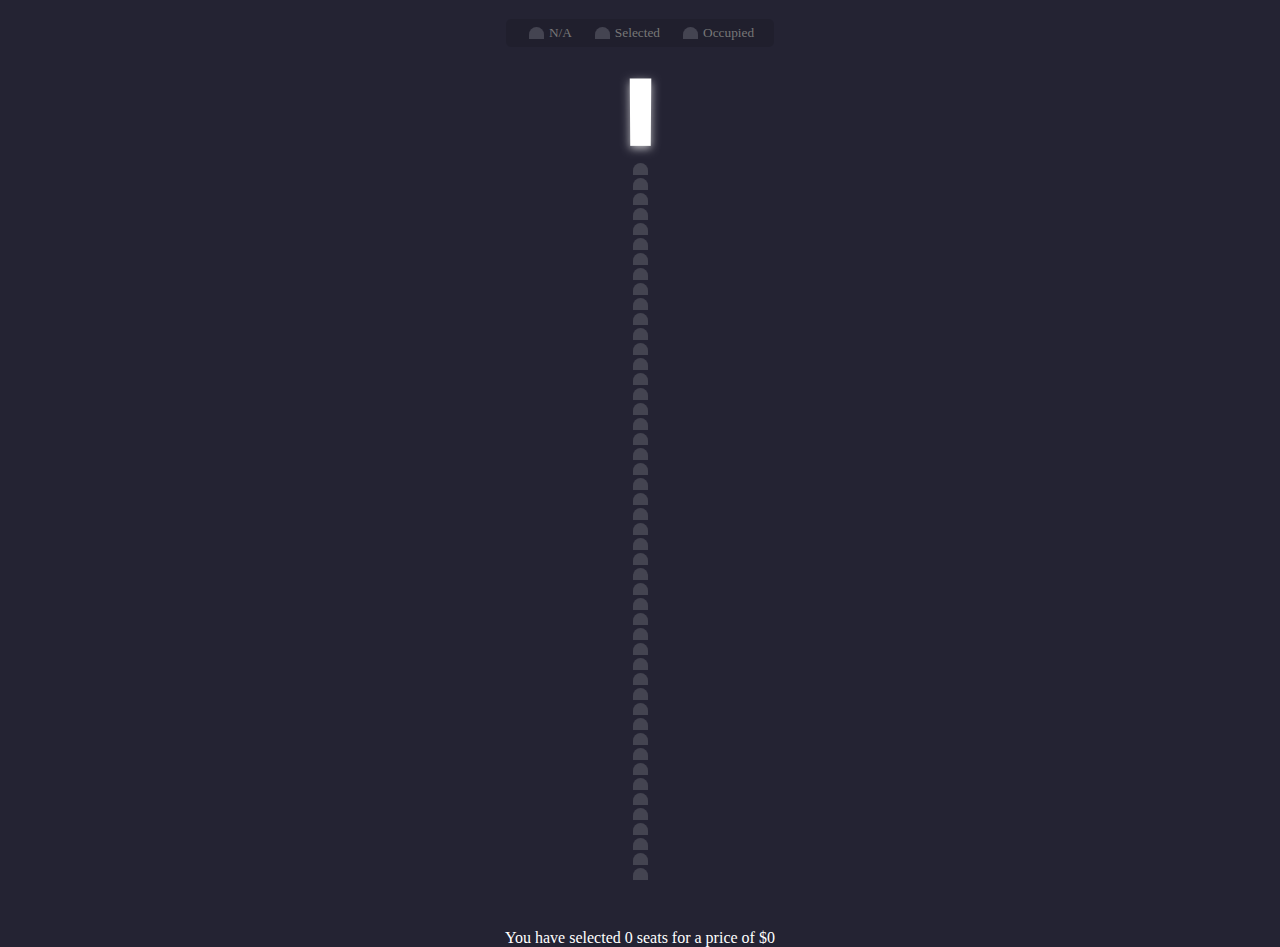
==== movie-seat-booking/index.html @ 4dad86f8 "--" ====
<!DOCTYPE html>
<html lang="en">
<head>
  <meta charset="UTF-8">
  <title>Movie Seat Booking</title>
  <link rel="stylesheet" href="style.css">
</head>
<body>
<div class="movie-container">
  <label for="movie">Pick a movie:</label>
  <select id="movie">
    <option value="10">Avengers: Endgame($10)</option>
    <option value="12">Joker($12)</option>
    <option value="8">Toy Story 4($8)</option>
    <option value="9">The Lion King($9)</option>
  </select>
</div>
<ul class="showcase">
  <li><div class="seat"></div><small>N/A</small></li>
  <li><div class="seat"></div><small>Selected</small></li>
  <li><div class="seat"></div><small>Occupied</small></li>
</ul>
<div class="container">
  <div class="screen"></div>
  <div class="row">
    <div class="seat"></div>
    <div class="seat"></div>
    <div class="seat"></div>
    <div class="seat"></div>
    <div class="seat"></div>
    <div class="seat"></div>
    <div class="seat"></div>
    <div class="seat"></div>
  </div>
  <div class="row">
    <div class="seat"></div>
    <div class="seat"></div>
    <div class="seat"></div>
    <div class="seat"></div>
    <div class="seat"></div>
    <div class="seat"></div>
    <div class="seat"></div>
    <div class="seat"></div>
  </div>
  <div class="row">
    <div class="seat"></div>
    <div class="seat"></div>
    <div class="seat"></div>
    <div class="seat"></div>
    <div class="seat"></div>
    <div class="seat"></div>
    <div class="seat"></div>
    <div class="seat"></div>
  </div>
  <div class="row">
    <div class="seat"></div>
    <div class="seat"></div>
    <div class="seat"></div>
    <div class="seat"></div>
    <div class="seat"></div>
    <div class="seat"></div>
    <div class="seat"></div>
    <div class="seat"></div>
  </div>
  <div class="row">
    <div class="seat"></div>
    <div class="seat"></div>
    <div class="seat"></div>
    <div class="seat"></div>
    <div class="seat"></div>
    <div class="seat"></div>
    <div class="seat"></div>
    <div class="seat"></div>
  </div>
  <div class="row">
    <div class="seat"></div>
    <div class="seat"></div>
    <div class="seat"></div>
    <div class="seat"></div>
    <div class="seat"></div>
    <div class="seat"></div>
    <div class="seat"></div>
    <div class="seat"></div>
  </div>
</div>
<p class="text">
  You have selected <span id="count">0</span> seats for a price of $<span id="amount">0</span>
</p>
<script src="script.js"></script>
</body>
</html>
---- movie-seat-booking/style.css ----
@import url('https://fonts.googleapis.com/css?family=Open+Sans&display=swap');
* {
  box-sizing: border-box;
}

body {
  margin: 0;
  height: 100vh;
  background-color: #242333;
  color: #fff;
  display: flex;
  align-items: center;
  justify-content: center;
  flex-flow: column;
}

.movie-container {
  margin: 20px 0;
}

.movie-container select {
  margin: 0 0 0 14px;
  border: 0;
  border-radius: 5px;
  padding: 5px 15px 5px 15px;
  background-color: #fff;
  font-size: 14px;
  /*去掉input默认样式*/
  appearance: none;
}

.container {
  margin: 0 0 30px 0;
  perspective: 1000px;
}

.seat {
  margin: 3px;
  height: 12px;
  width: 15px;
  border-top-left-radius: 10px;
  border-top-right-radius: 10px;
  background-color: #444451;
}

.showcase {
  border-radius: 5px;
  padding: 5px 10px;
  background: rgba(0, 0, 0, 0.1);
  color: #777;
  /*为了去掉list的前标*/
  list-style-type: none;
  display: flex;
  justify-content: space-between;
}

.showcase li {
  margin: 0 10px;
  display: flex;
  align-items: center;
  justify-content: center;
}

.showcase li small {
  margin: 0 0 0 2px;
}

.screen {
  margin: 15px 0;
  background-color: #fff;
  height: 70px;
  width: 100%;
  transform: rotateX(-45deg);
  box-shadow: 0 3px 10px rgba(255, 255, 255, 0.7);
}
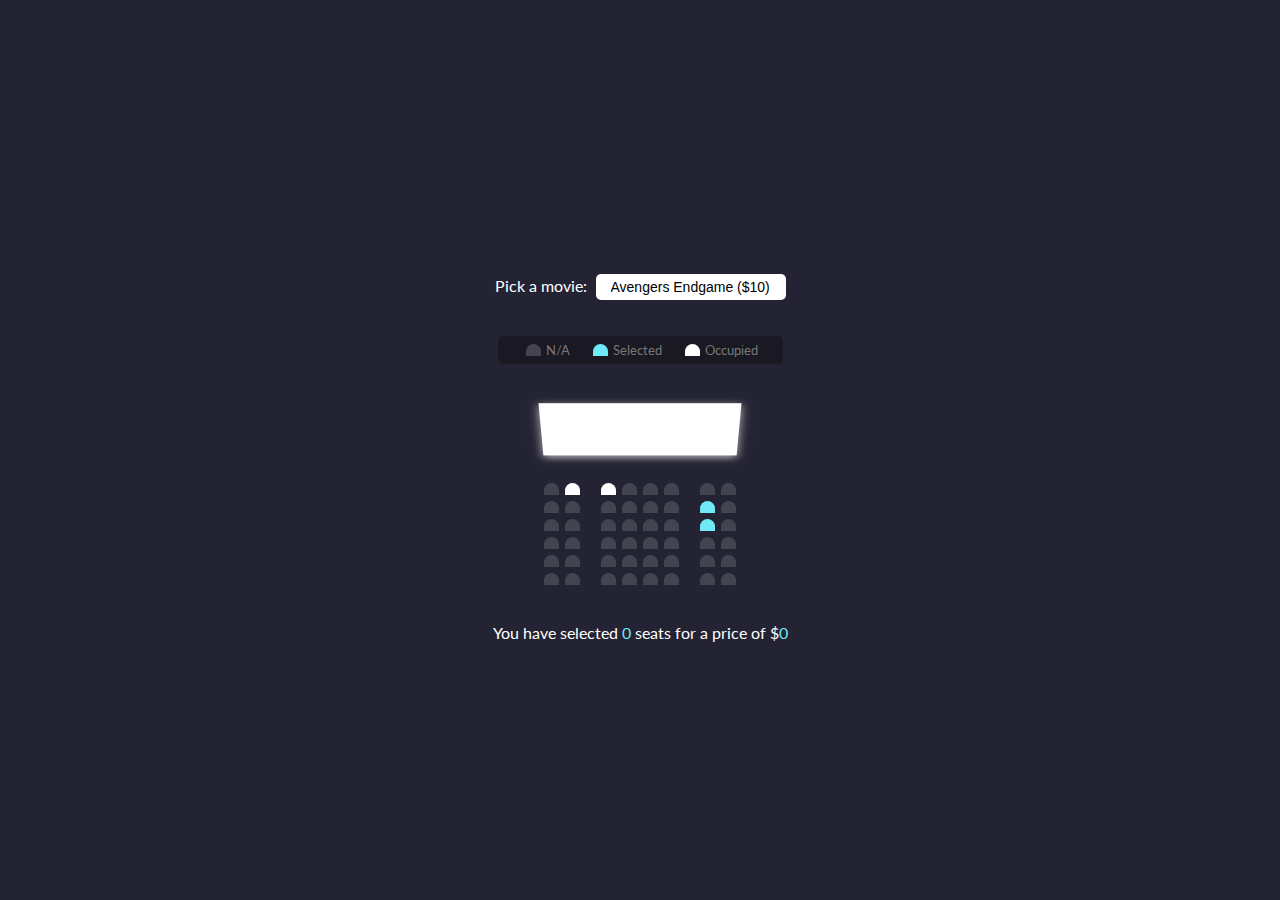
==== commit 16b9a24a: "--" ====
--- a/movie-seat-booking/index.html
+++ b/movie-seat-booking/index.html
@@ -2,30 +2,41 @@
 <html lang="en">
 <head>
   <meta charset="UTF-8">
+  <meta name="viewport" content="width=device-width, initial-scale=1.0" />
+  <meta http-equiv="X-UA-Compatible" content="ie=edge" />
   <title>Movie Seat Booking</title>
   <link rel="stylesheet" href="style.css">
 </head>
 <body>
 <div class="movie-container">
-  <label for="movie">Pick a movie:</label>
-  <select id="movie">
-    <option value="10">Avengers: Endgame($10)</option>
-    <option value="12">Joker($12)</option>
-    <option value="8">Toy Story 4($8)</option>
-    <option value="9">The Lion King($9)</option>
+  <label>Pick a movie: </label>
+  <select>
+    <option value="10">Avengers Endgame ($10)</option>
+    <option value="12">Joker ($12)</option>
+    <option value="8">Toy Story ($8)</option>
+    <option value="9">The Lion King ($8)</option>
   </select>
 </div>
 <ul class="showcase">
-  <li><div class="seat"></div><small>N/A</small></li>
-  <li><div class="seat"></div><small>Selected</small></li>
-  <li><div class="seat"></div><small>Occupied</small></li>
+  <li>
+    <div class="seat"></div>
+    <small>N/A</small>
+  </li>
+  <li>
+    <div class="seat selected"></div>
+    <small>Selected</small>
+  </li>
+  <li>
+    <div class="seat occupied"></div>
+    <small>Occupied</small>
+  </li>
 </ul>
 <div class="container">
   <div class="screen"></div>
   <div class="row">
     <div class="seat"></div>
-    <div class="seat"></div>
-    <div class="seat"></div>
+    <div class="seat occupied"></div>
+    <div class="seat occupied"></div>
     <div class="seat"></div>
     <div class="seat"></div>
     <div class="seat"></div>
@@ -39,7 +50,7 @@
     <div class="seat"></div>
     <div class="seat"></div>
     <div class="seat"></div>
-    <div class="seat"></div>
+    <div class="seat selected"></div>
     <div class="seat"></div>
   </div>
   <div class="row">
@@ -49,7 +60,7 @@
     <div class="seat"></div>
     <div class="seat"></div>
     <div class="seat"></div>
-    <div class="seat"></div>
+    <div class="seat selected"></div>
     <div class="seat"></div>
   </div>
   <div class="row">
@@ -84,8 +95,7 @@
   </div>
 </div>
 <p class="text">
-  You have selected <span id="count">0</span> seats for a price of $<span id="amount">0</span>
+  You have selected <span id="count">0</span> seats for a price of $<span id="total">0</span>
 </p>
-<script src="script.js"></script>
 </body>
 </html>--- a/movie-seat-booking/style.css
+++ b/movie-seat-booking/style.css
@@ -1,75 +1,96 @@
-@import url('https://fonts.googleapis.com/css?family=Open+Sans&display=swap');
+@import url('https://fonts.googleapis.com/css?family=Lato&display=swap');
 * {
   box-sizing: border-box;
 }
-
 body {
-  margin: 0;
-  height: 100vh;
   background-color: #242333;
   color: #fff;
+  font-family: "Lato", sans-serif;
   display: flex;
+  flex-direction: column;
   align-items: center;
   justify-content: center;
-  flex-flow: column;
+  height: 100vh;
+  margin: 0;
 }
-
 .movie-container {
   margin: 20px 0;
 }
-
 .movie-container select {
-  margin: 0 0 0 14px;
+  background-color: #fff;
   border: 0;
   border-radius: 5px;
+  font-size: 14px;
+  margin-left: 5px;
   padding: 5px 15px 5px 15px;
-  background-color: #fff;
-  font-size: 14px;
-  /*去掉input默认样式*/
+  -moz-appearance: none;
+  -webkit-appearance: none;
   appearance: none;
 }
-
-.container {
-  margin: 0 0 30px 0;
-  perspective: 1000px;
-}
-
 .seat {
-  margin: 3px;
+  background-color: #444451;
   height: 12px;
   width: 15px;
   border-top-left-radius: 10px;
   border-top-right-radius: 10px;
-  background-color: #444451;
+  margin: 3px;
 }
-
+.seat.selected {
+  background-color: #6feaf6;
+}
+.seat.occupied {
+  background-color: #fff;
+}
+.seat:nth-of-type(2) {
+  margin-right: 18px;
+}
+.seat:nth-last-of-type(2) {
+  margin-left: 18px;
+}
+.seat:not(.occupied):hover {
+  cursor: pointer;
+  transform: scale(1.2);
+}
+.showcase .seat:hover {
+  cursor: default;
+  transform: scale(1);
+}
 .showcase {
+  background-color: rgba(0, 0, 0, 0.3);
+  padding: 5px 15px;
   border-radius: 5px;
-  padding: 5px 10px;
-  background: rgba(0, 0, 0, 0.1);
   color: #777;
-  /*为了去掉list的前标*/
   list-style-type: none;
   display: flex;
   justify-content: space-between;
 }
-
 .showcase li {
-  margin: 0 10px;
   display: flex;
   align-items: center;
   justify-content: center;
+  margin: 0 10px;
 }
-
 .showcase li small {
-  margin: 0 0 0 2px;
+  margin-left: 2px;
 }
-
+.container {
+  perspective: 1000px;
+  margin-bottom: 30px;
+}
+.row {
+  display: flex;
+}
 .screen {
-  margin: 15px 0;
   background-color: #fff;
   height: 70px;
   width: 100%;
+  margin: 15px 0;
   transform: rotateX(-45deg);
   box-shadow: 0 3px 10px rgba(255, 255, 255, 0.7);
 }
+p.text {
+  margin: 5px 0;
+}
+p.text span {
+  color: #6feaf6;
+}